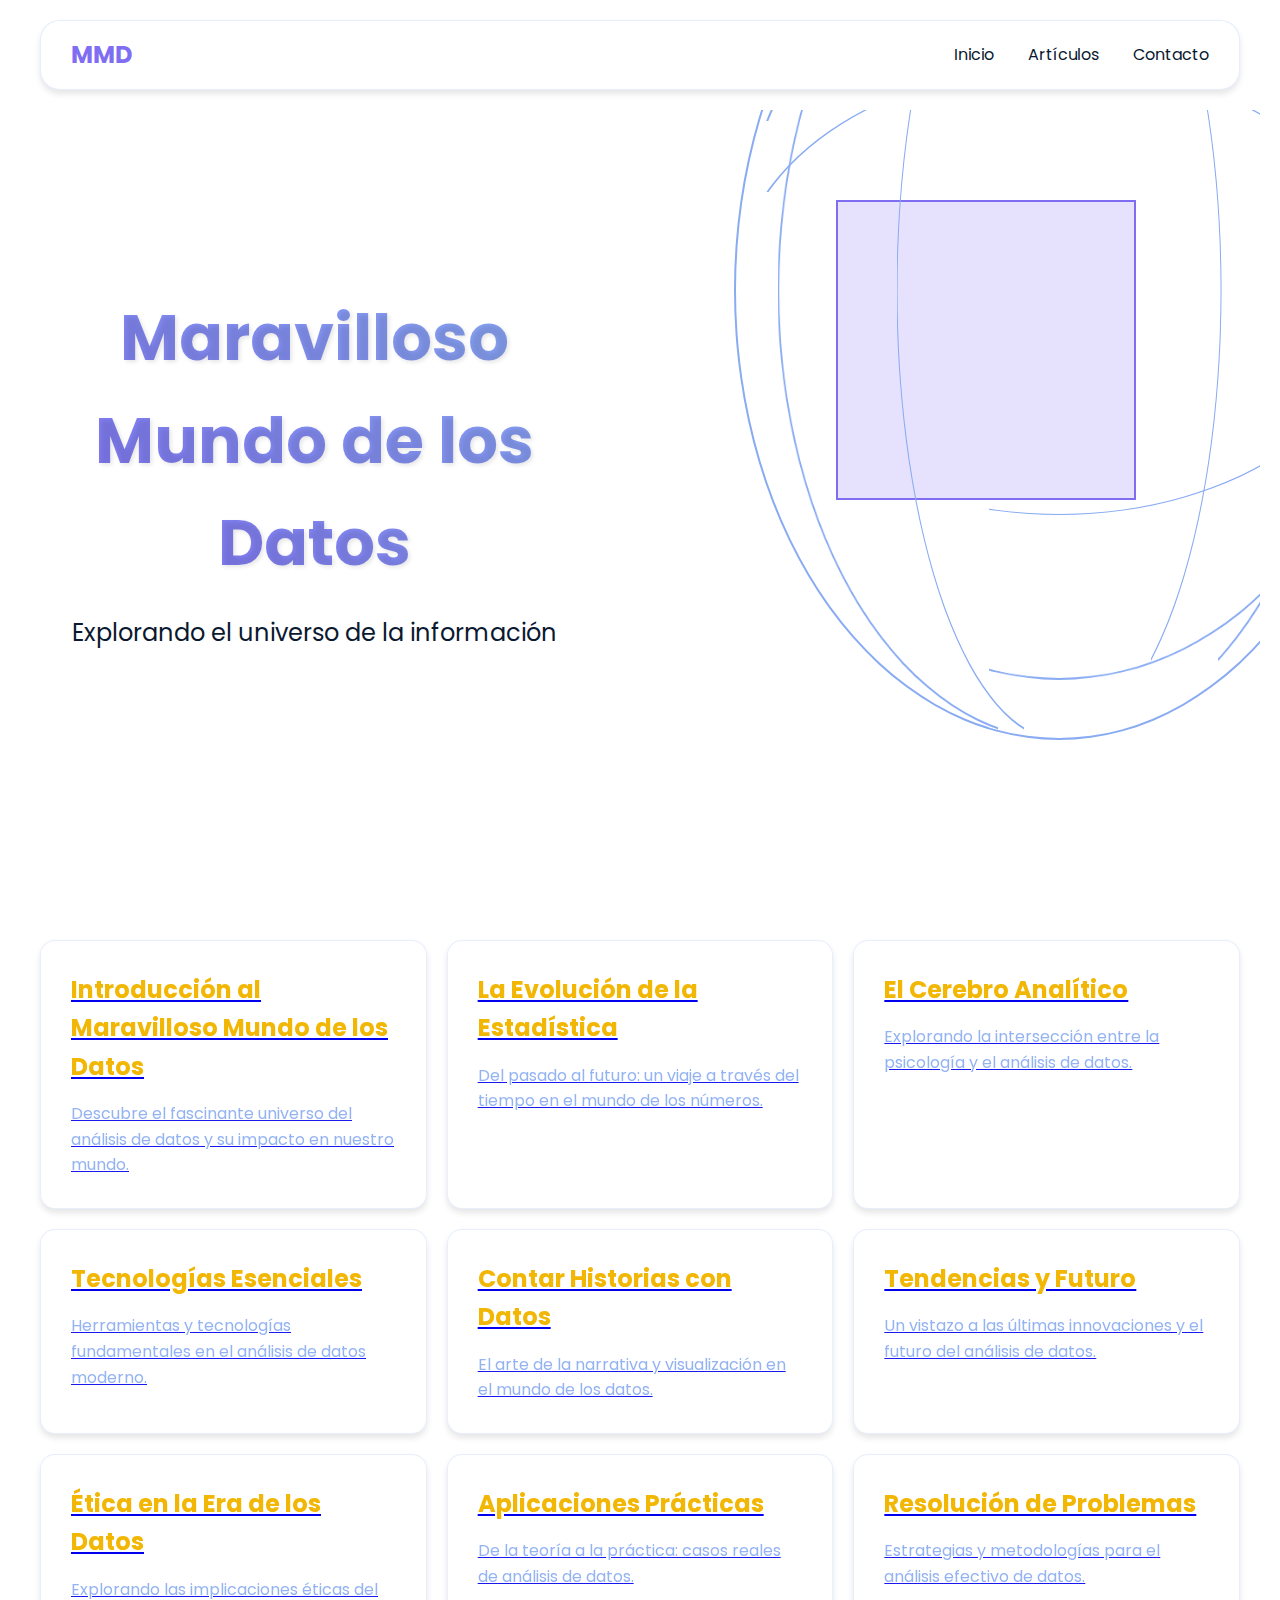
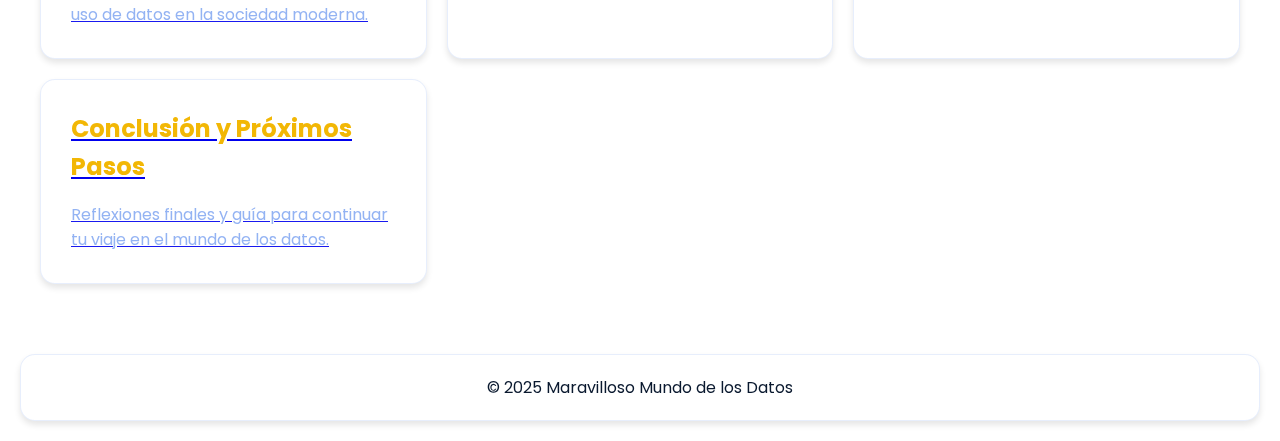
==== index.html @ 73046e7d "Inicializando repo" ====
<!DOCTYPE html>
<html lang="es">
<head>
    <meta charset="UTF-8">
    <meta name="viewport" content="width=device-width, initial-scale=1.0">
    <title>Maravilloso Mundo de los Datos</title>
    <link rel="stylesheet" href="styles/main.css">
    <link rel="preconnect" href="https://fonts.googleapis.com">
    <link rel="preconnect" href="https://fonts.gstatic.com" crossorigin>
    <link href="https://fonts.googleapis.com/css2?family=Poppins:wght@300;400;500;600;700&display=swap" rel="stylesheet">
</head>
<body>
    <div class="glass-container">
        <header class="header">
            <nav class="nav-container">
                <div class="logo">MMD</div>
                <div class="nav-links">
                    <a href="#inicio">Inicio</a>
                    <a href="#articulos">Artículos</a>
                    <a href="#contacto">Contacto</a>
                </div>
            </nav>
        </header>

        <main>
            <section id="hero" class="hero-section">
                <div class="hero-content">
                    <h1>Maravilloso Mundo de los Datos</h1>
                    <p class="subtitle">Explorando el universo de la información</p>
                </div>
                
                <!-- Elemento 3D Cubo -->
                <div class="hero-3d-element cube">
                    <div class="cube-face"></div>
                    <div class="cube-face"></div>
                    <div class="cube-face"></div>
                    <div class="cube-face"></div>
                    <div class="cube-face"></div>
                    <div class="cube-face"></div>
                </div>

                <!-- Elemento 3D Esfera -->
                <div class="hero-3d-element sphere">
                    <div class="sphere">
                        <div class="sphere-ring"></div>
                        <div class="sphere-ring"></div>
                        <div class="sphere-ring"></div>
                        <div class="sphere-ring"></div>
                        <div class="sphere-ring"></div>
                        <div class="sphere-ring"></div>
                    </div>
                </div>
            </section>

            <section id="articulos" class="bento-grid">
                <a href="articulos/introduccion.html" class="bento-item glass-effect" data-article="introduccion">
                    <h2>Introducción al Maravilloso Mundo de los Datos</h2>
                    <p>Descubre el fascinante universo del análisis de datos y su impacto en nuestro mundo.</p>
                </a>

                <a href="articulos/evolucion.html" class="bento-item glass-effect" data-article="evolucion">
                    <h2>La Evolución de la Estadística</h2>
                    <p>Del pasado al futuro: un viaje a través del tiempo en el mundo de los números.</p>
                </a>

                <a href="articulos/cerebro.html" class="bento-item glass-effect" data-article="cerebro">
                    <h2>El Cerebro Analítico</h2>
                    <p>Explorando la intersección entre la psicología y el análisis de datos.</p>
                </a>

                <a href="articulos/tecnologias.html" class="bento-item glass-effect" data-article="tecnologias">
                    <h2>Tecnologías Esenciales</h2>
                    <p>Herramientas y tecnologías fundamentales en el análisis de datos moderno.</p>
                </a>

                <a href="articulos/historias.html" class="bento-item glass-effect" data-article="historias">
                    <h2>Contar Historias con Datos</h2>
                    <p>El arte de la narrativa y visualización en el mundo de los datos.</p>
                </a>

                <a href="articulos/tendencias.html" class="bento-item glass-effect" data-article="tendencias">
                    <h2>Tendencias y Futuro</h2>
                    <p>Un vistazo a las últimas innovaciones y el futuro del análisis de datos.</p>
                </a>

                <a href="articulos/etica.html" class="bento-item glass-effect" data-article="etica">
                    <h2>Ética en la Era de los Datos</h2>
                    <p>Explorando las implicaciones éticas del uso de datos en la sociedad moderna.</p>
                </a>

                <a href="articulos/aplicaciones.html" class="bento-item glass-effect" data-article="aplicaciones">
                    <h2>Aplicaciones Prácticas</h2>
                    <p>De la teoría a la práctica: casos reales de análisis de datos.</p>
                </a>

                <a href="articulos/resolucion.html" class="bento-item glass-effect" data-article="resolucion">
                    <h2>Resolución de Problemas</h2>
                    <p>Estrategias y metodologías para el análisis efectivo de datos.</p>
                </a>

                <a href="articulos/conclusion.html" class="bento-item glass-effect" data-article="conclusion">
                    <h2>Conclusión y Próximos Pasos</h2>
                    <p>Reflexiones finales y guía para continuar tu viaje en el mundo de los datos.</p>
                </a>
            </section>
        </main>

        <footer class="footer glass-effect">
            <p>&copy; 2025 Maravilloso Mundo de los Datos</p>
        </footer>
    </div>

    <script src="js/main.js"></script>
</body>
</html>
---- styles/main.css ----
:root {
    --primary-color: #7F6DF2;
    --secondary-color: #88ABF2;
    --accent-color: #F2E205;
    --accent-color-2: #F2B705;
    --accent-color-3: #F29F05;
    --background-color: #ffffff;
    --text-color: #2c3e50;
    --glass-background: #ffffff;
    --glass-border: rgba(136, 171, 242, 0.2);
}

* {
    margin: 0;
    padding: 0;
    box-sizing: border-box;
}

body {
    font-family: 'Poppins', sans-serif;
    background: #ffffff;
    color: var(--text-color);
    line-height: 1.6;
    overflow-x: hidden;
}

/* Glassmorphism Effects */
.glass-effect {
    background: var(--glass-background);
    backdrop-filter: blur(10px);
    border: 1px solid var(--glass-border);
    border-radius: 15px;
    box-shadow: 0 4px 6px rgba(0, 0, 0, 0.1);
}

.glass-container {
    min-height: 100vh;
    padding: 20px;
    background: #ffffff;
}

/* Header and Navigation */
.header {
    position: fixed;
    top: 0;
    left: 0;
    right: 0;
    z-index: 1000;
    padding: 20px;
    background: #ffffff;
}

.nav-container {
    max-width: 1200px;
    margin: 0 auto;
    display: flex;
    justify-content: space-between;
    align-items: center;
    padding: 15px 30px;
    background: #ffffff;
    border-radius: 20px;
    border: 1px solid var(--glass-border);
    box-shadow: 0 4px 6px rgba(0, 0, 0, 0.1);
}

.logo {
    font-size: 24px;
    font-weight: 700;
    color: var(--primary-color);
}

.nav-links a {
    color: var(--text-color);
    text-decoration: none;
    margin-left: 30px;
    transition: color 0.3s ease;
}

.nav-links a:hover {
    color: var(--primary-color);
}

/* Hero Section */
.hero-section {
    background: #ffffff;
    height: 100vh;
    display: flex;
    align-items: center;
    justify-content: center;
    text-align: center;
    position: relative;
    overflow: hidden;
}

.hero-content {
    z-index: 1;
    padding: 20px;
}

.hero-content h1 {
    font-size: 4rem;
    margin-bottom: 20px;
    background: linear-gradient(45deg, var(--primary-color), var(--secondary-color));
    -webkit-background-clip: text;
    -webkit-text-fill-color: transparent;
    text-shadow: 2px 2px 4px rgba(0, 0, 0, 0.1);
}

.subtitle {
    font-size: 1.5rem;
    color: var(--text-color);
}

/* 3D Elements */
.hero-3d-element {
    position: absolute;
    width: 300px;
    height: 300px;
    transform-style: preserve-3d;
    animation: float 6s ease-in-out infinite;
    pointer-events: none;
}

.hero-3d-element.cube {
    right: 10%;
    top: 20%;
}

.hero-3d-element.sphere {
    left: 10%;
    bottom: 20%;
}

.cube-face {
    position: absolute;
    width: 100%;
    height: 100%;
    background: rgba(127, 109, 242, 0.1);
    border: 2px solid var(--primary-color);
    transform-style: preserve-3d;
    backface-visibility: visible;
    transition: all 0.3s ease;
}

.cube-face:nth-child(1) { transform: translateZ(150px); }
.cube-face:nth-child(2) { transform: rotateY(180deg) translateZ(150px); }
.cube-face:nth-child(3) { transform: rotateY(90deg) translateZ(150px); }
.cube-face:nth-child(4) { transform: rotateY(-90deg) translateZ(150px); }
.cube-face:nth-child(5) { transform: rotateX(90deg) translateZ(150px); }
.cube-face:nth-child(6) { transform: rotateX(-90deg) translateZ(150px); }

.sphere {
    position: relative;
    width: 100%;
    height: 100%;
    transform-style: preserve-3d;
    animation: rotateSphere 20s linear infinite;
}

.sphere-ring {
    position: absolute;
    width: 100%;
    height: 100%;
    border: 2px solid var(--secondary-color);
    border-radius: 50%;
    transform-style: preserve-3d;
}

.sphere-ring:nth-child(1) { transform: rotateY(0deg); }
.sphere-ring:nth-child(2) { transform: rotateY(30deg); }
.sphere-ring:nth-child(3) { transform: rotateY(60deg); }
.sphere-ring:nth-child(4) { transform: rotateY(90deg); }
.sphere-ring:nth-child(5) { transform: rotateX(60deg); }
.sphere-ring:nth-child(6) { transform: rotateX(30deg); }

/* 3D Card Effect */
.bento-item {
    transform-style: preserve-3d;
    perspective: 1000px;
    transition: transform 0.6s ease;
}

.bento-item:hover {
    transform: translateY(-10px) rotateX(5deg) rotateY(5deg);
}

.bento-item::before {
    content: '';
    position: absolute;
    inset: 0;
    border-radius: 15px;
    background: linear-gradient(45deg, var(--primary-color), var(--secondary-color));
    opacity: 0;
    transform: translateZ(-1px);
    transition: opacity 0.3s ease;
}

.bento-item:hover::before {
    opacity: 0.1;
}

/* Bento Grid Layout */
.bento-grid {
    display: grid;
    grid-template-columns: repeat(auto-fit, minmax(300px, 1fr));
    gap: 20px;
    padding: 20px;
    max-width: 1400px;
    margin: 0 auto;
}

.bento-item {
    background: #ffffff;
    border: 1px solid var(--glass-border);
    border-radius: 15px;
    padding: 30px;
    cursor: pointer;
    transform: translateY(0);
    transition: all 0.3s cubic-bezier(0.4, 0, 0.2, 1);
    box-shadow: 0 4px 6px rgba(0, 0, 0, 0.1);
}

.bento-item:hover {
    transform: translateY(-10px);
    box-shadow: 0 10px 20px rgba(0, 0, 0, 0.15);
}

.bento-item h2 {
    font-size: 1.5rem;
    margin-bottom: 15px;
    color: var(--accent-color-2);
    transition: color 0.3s ease;
}

.bento-item:hover h2 {
    color: var(--accent-color-3);
}

.bento-item p {
    font-size: 1rem;
    opacity: 0.9;
    color: var(--secondary-color);
}

/* Footer */
.footer {
    text-align: center;
    padding: 20px;
    margin-top: 50px;
}

/* Responsive Design */
@media (max-width: 1200px) {
    .bento-grid {
        padding: 20px;
        grid-template-columns: repeat(auto-fit, minmax(280px, 1fr));
        gap: 15px;
    }
}

@media (max-width: 992px) {
    .hero-content h1 {
        font-size: 3rem;
    }

    .subtitle {
        font-size: 1.3rem;
    }

    .nav-container {
        padding: 12px 20px;
    }
}

@media (max-width: 768px) {
    .nav-container {
        flex-direction: column;
        gap: 15px;
    }

    .nav-links {
        display: flex;
        flex-direction: column;
        align-items: center;
        gap: 10px;
    }

    .nav-links a {
        margin: 5px 0;
    }

    .hero-content h1 {
        font-size: 2.5rem;
        padding: 0 20px;
    }

    .subtitle {
        font-size: 1.1rem;
        padding: 0 20px;
    }

    .bento-grid {
        grid-template-columns: 1fr;
        padding: 15px;
    }

    .bento-item {
        padding: 20px;
    }
}

@media (max-width: 480px) {
    .hero-content h1 {
        font-size: 2rem;
    }

    .subtitle {
        font-size: 1rem;
    }

    .bento-item h2 {
        font-size: 1.3rem;
    }

    .bento-item p {
        font-size: 0.9rem;
    }

    .glass-container {
        padding: 10px;
    }

    .header {
        padding: 10px;
    }
}

/* Ajustes para pantallas muy pequeñas */
@media (max-width: 320px) {
    .hero-content h1 {
        font-size: 1.8rem;
    }

    .bento-item {
        padding: 15px;
    }

    .nav-container {
        padding: 10px;
    }
}

/* Ajustes para pantallas grandes */
@media (min-width: 1400px) {
    .bento-grid {
        grid-template-columns: repeat(auto-fit, minmax(350px, 1fr));
        max-width: 1600px;
    }

    .hero-content h1 {
        font-size: 4.5rem;
    }

    .subtitle {
        font-size: 1.8rem;
    }
}

/* Animations */
@keyframes float {
    0%, 100% {
        transform: translateY(0) rotateX(45deg) rotateY(45deg);
    }
    50% {
        transform: translateY(-20px) rotateX(45deg) rotateY(45deg);
    }
}

@keyframes rotateSphere {
    0% {
        transform: rotateY(0deg) rotateX(0deg);
    }
    100% {
        transform: rotateY(360deg) rotateX(360deg);
    }
}

.parallax-wrapper {
    transform-style: preserve-3d;
    perspective: 1000px;
}

.parallax-element {
    transform: translateZ(50px);
    pointer-events: none;
}

/* Dynamic color scheme based on time of day */
@media (prefers-color-scheme: dark) {
    :root {
        --background-color: #ffffff;
        --text-color: #2c3e50;
    }
}

@media (prefers-color-scheme: light) {
    :root {
        --background-color: #ffffff;
        --text-color: #2c3e50;
    }
}
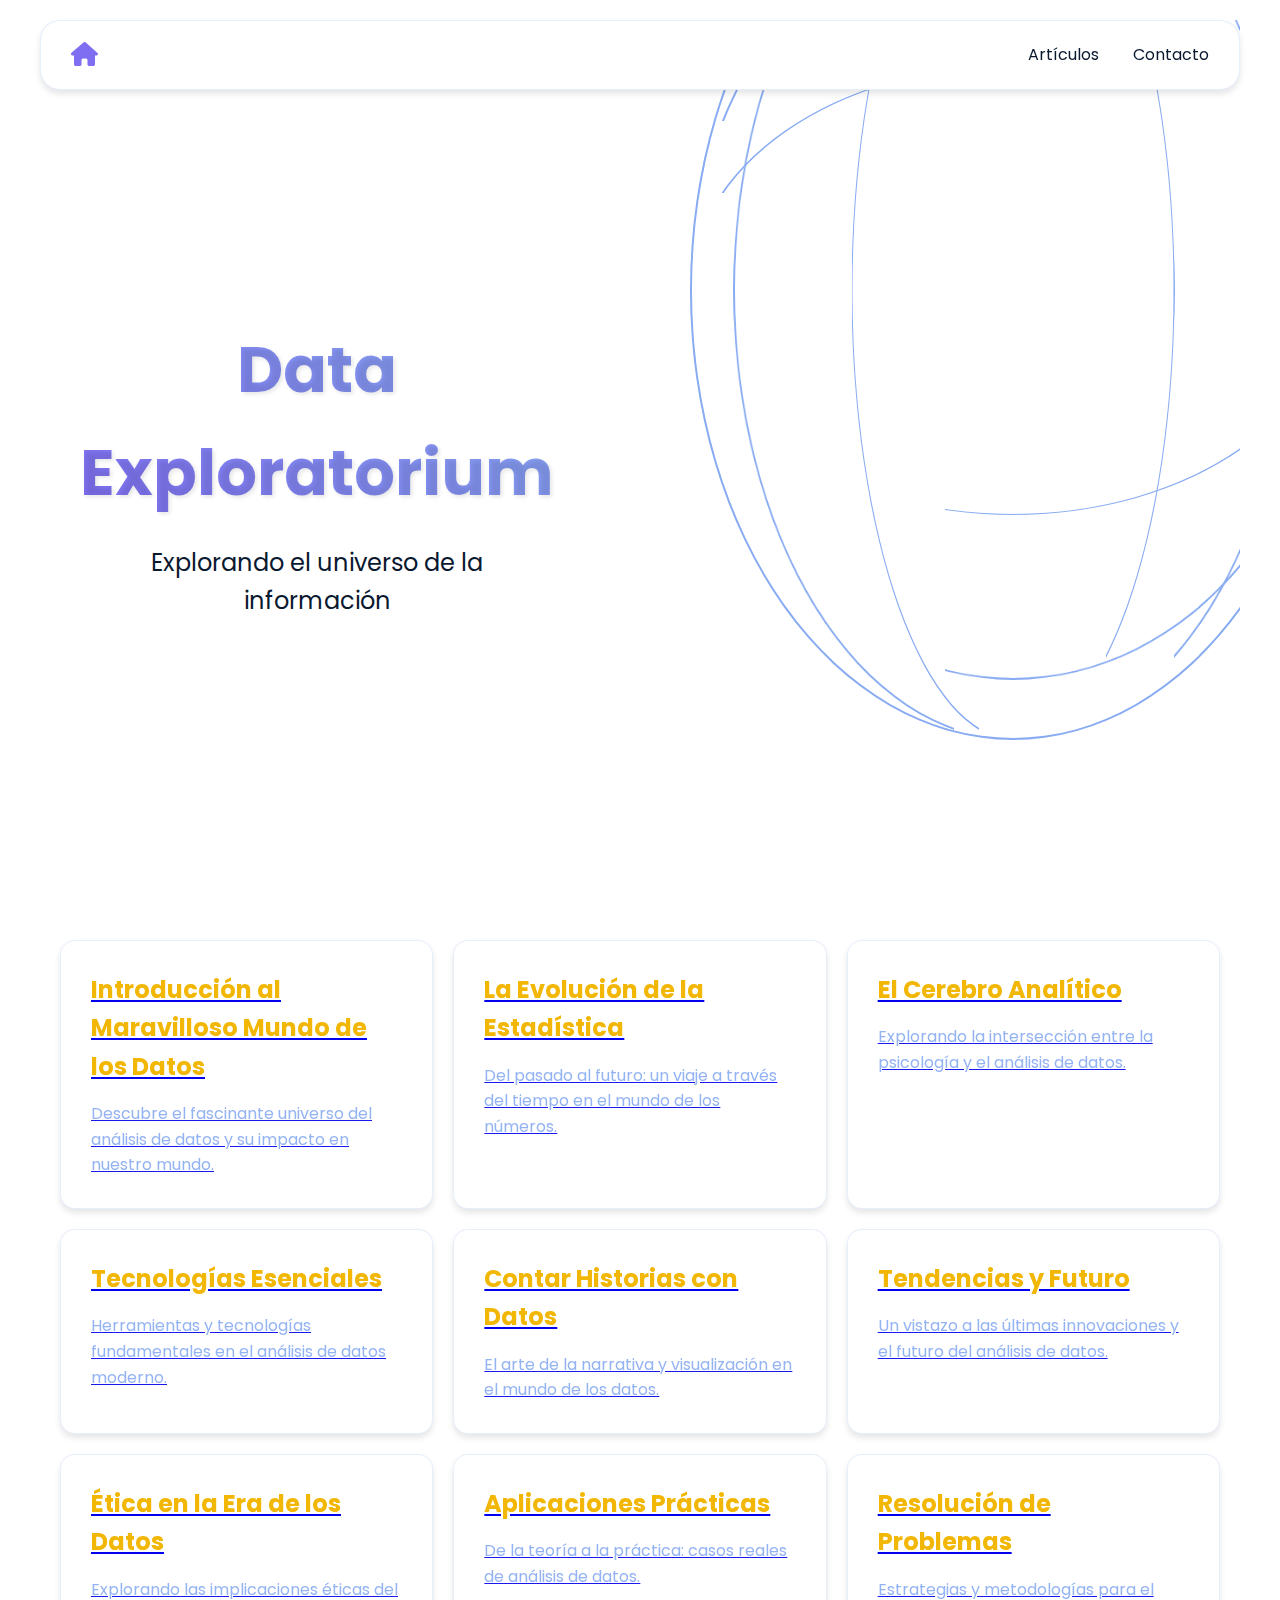
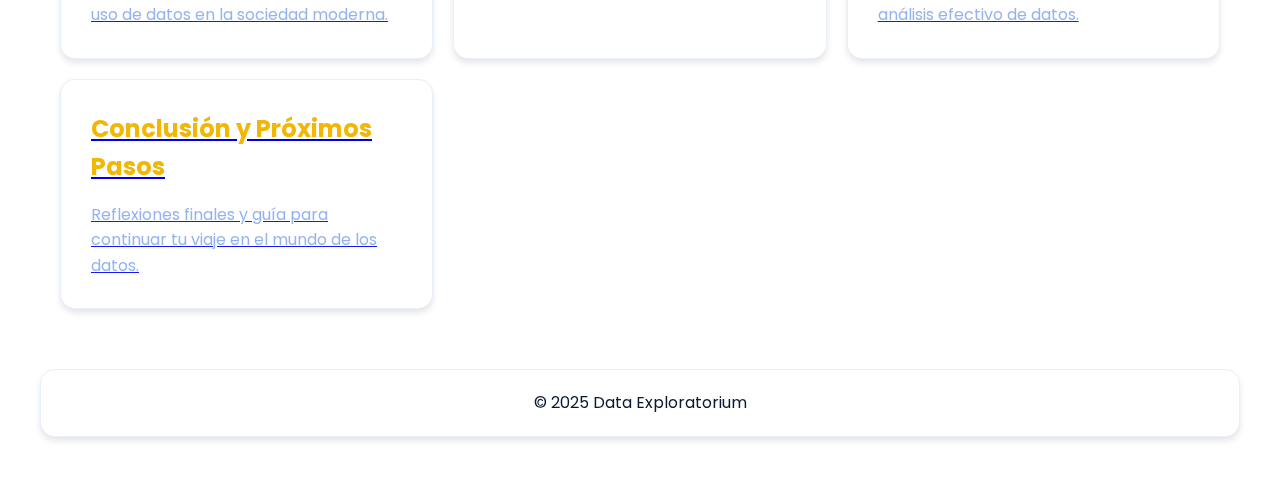
==== commit fdb620fd: "Initial commit: Blog MMD" ====
--- a/index.html
+++ b/index.html
@@ -3,19 +3,23 @@
 <head>
     <meta charset="UTF-8">
     <meta name="viewport" content="width=device-width, initial-scale=1.0">
-    <title>Maravilloso Mundo de los Datos</title>
+    <title>Data Exploratorium</title>
     <link rel="stylesheet" href="styles/main.css">
     <link rel="preconnect" href="https://fonts.googleapis.com">
     <link rel="preconnect" href="https://fonts.gstatic.com" crossorigin>
     <link href="https://fonts.googleapis.com/css2?family=Poppins:wght@300;400;500;600;700&display=swap" rel="stylesheet">
+    <link rel="stylesheet" href="https://cdnjs.cloudflare.com/ajax/libs/font-awesome/6.5.1/css/all.min.css">
 </head>
 <body>
     <div class="glass-container">
         <header class="header">
             <nav class="nav-container">
-                <div class="logo">MMD</div>
+                <div class="logo">
+                    <a href="#inicio" aria-label="Inicio">
+                        <i class="fas fa-home"></i>
+                    </a>
+                </div>
                 <div class="nav-links">
-                    <a href="#inicio">Inicio</a>
                     <a href="#articulos">Artículos</a>
                     <a href="#contacto">Contacto</a>
                 </div>
@@ -25,20 +29,10 @@
         <main>
             <section id="hero" class="hero-section">
                 <div class="hero-content">
-                    <h1>Maravilloso Mundo de los Datos</h1>
+                    <h1>Data Exploratorium</h1>
                     <p class="subtitle">Explorando el universo de la información</p>
                 </div>
                 
-                <!-- Elemento 3D Cubo -->
-                <div class="hero-3d-element cube">
-                    <div class="cube-face"></div>
-                    <div class="cube-face"></div>
-                    <div class="cube-face"></div>
-                    <div class="cube-face"></div>
-                    <div class="cube-face"></div>
-                    <div class="cube-face"></div>
-                </div>
-
                 <!-- Elemento 3D Esfera -->
                 <div class="hero-3d-element sphere">
                     <div class="sphere">
@@ -106,7 +100,7 @@
         </main>
 
         <footer class="footer glass-effect">
-            <p>&copy; 2025 Maravilloso Mundo de los Datos</p>
+            <p>&copy; 2025 Data Exploratorium</p>
         </footer>
     </div>
 
--- a/styles/main.css
+++ b/styles/main.css
@@ -37,17 +37,20 @@
     min-height: 100vh;
     padding: 20px;
     background: #ffffff;
+    max-width: 1400px;
+    margin: 0 auto;
 }
 
 /* Header and Navigation */
 .header {
     position: fixed;
     top: 0;
-    left: 0;
-    right: 0;
+    left: 50%;
+    transform: translateX(-50%);
     z-index: 1000;
     padding: 20px;
-    background: #ffffff;
+    width: 100%;
+    max-width: 1400px;
 }
 
 .nav-container {
@@ -65,8 +68,20 @@
 
 .logo {
     font-size: 24px;
-    font-weight: 700;
+}
+
+.logo a {
     color: var(--primary-color);
+    text-decoration: none;
+    transition: color 0.3s ease;
+}
+
+.logo a:hover {
+    color: var(--secondary-color);
+}
+
+.logo i {
+    font-size: 24px;
 }
 
 .nav-links a {
@@ -82,7 +97,9 @@
 
 /* Hero Section */
 .hero-section {
-    background: #ffffff;
+    max-width: 1200px;
+    margin: 0 auto;
+    padding: 0 20px;
     height: 100vh;
     display: flex;
     align-items: center;
@@ -121,33 +138,10 @@
     pointer-events: none;
 }
 
-.hero-3d-element.cube {
-    right: 10%;
-    top: 20%;
-}
-
 .hero-3d-element.sphere {
     left: 10%;
     bottom: 20%;
 }
-
-.cube-face {
-    position: absolute;
-    width: 100%;
-    height: 100%;
-    background: rgba(127, 109, 242, 0.1);
-    border: 2px solid var(--primary-color);
-    transform-style: preserve-3d;
-    backface-visibility: visible;
-    transition: all 0.3s ease;
-}
-
-.cube-face:nth-child(1) { transform: translateZ(150px); }
-.cube-face:nth-child(2) { transform: rotateY(180deg) translateZ(150px); }
-.cube-face:nth-child(3) { transform: rotateY(90deg) translateZ(150px); }
-.cube-face:nth-child(4) { transform: rotateY(-90deg) translateZ(150px); }
-.cube-face:nth-child(5) { transform: rotateX(90deg) translateZ(150px); }
-.cube-face:nth-child(6) { transform: rotateX(-90deg) translateZ(150px); }
 
 .sphere {
     position: relative;
@@ -205,7 +199,7 @@
     grid-template-columns: repeat(auto-fit, minmax(300px, 1fr));
     gap: 20px;
     padding: 20px;
-    max-width: 1400px;
+    max-width: 1200px;
     margin: 0 auto;
 }
 
@@ -244,9 +238,10 @@
 
 /* Footer */
 .footer {
+    max-width: 1200px;
+    margin: 40px auto;
     text-align: center;
     padding: 20px;
-    margin-top: 50px;
 }
 
 /* Responsive Design */
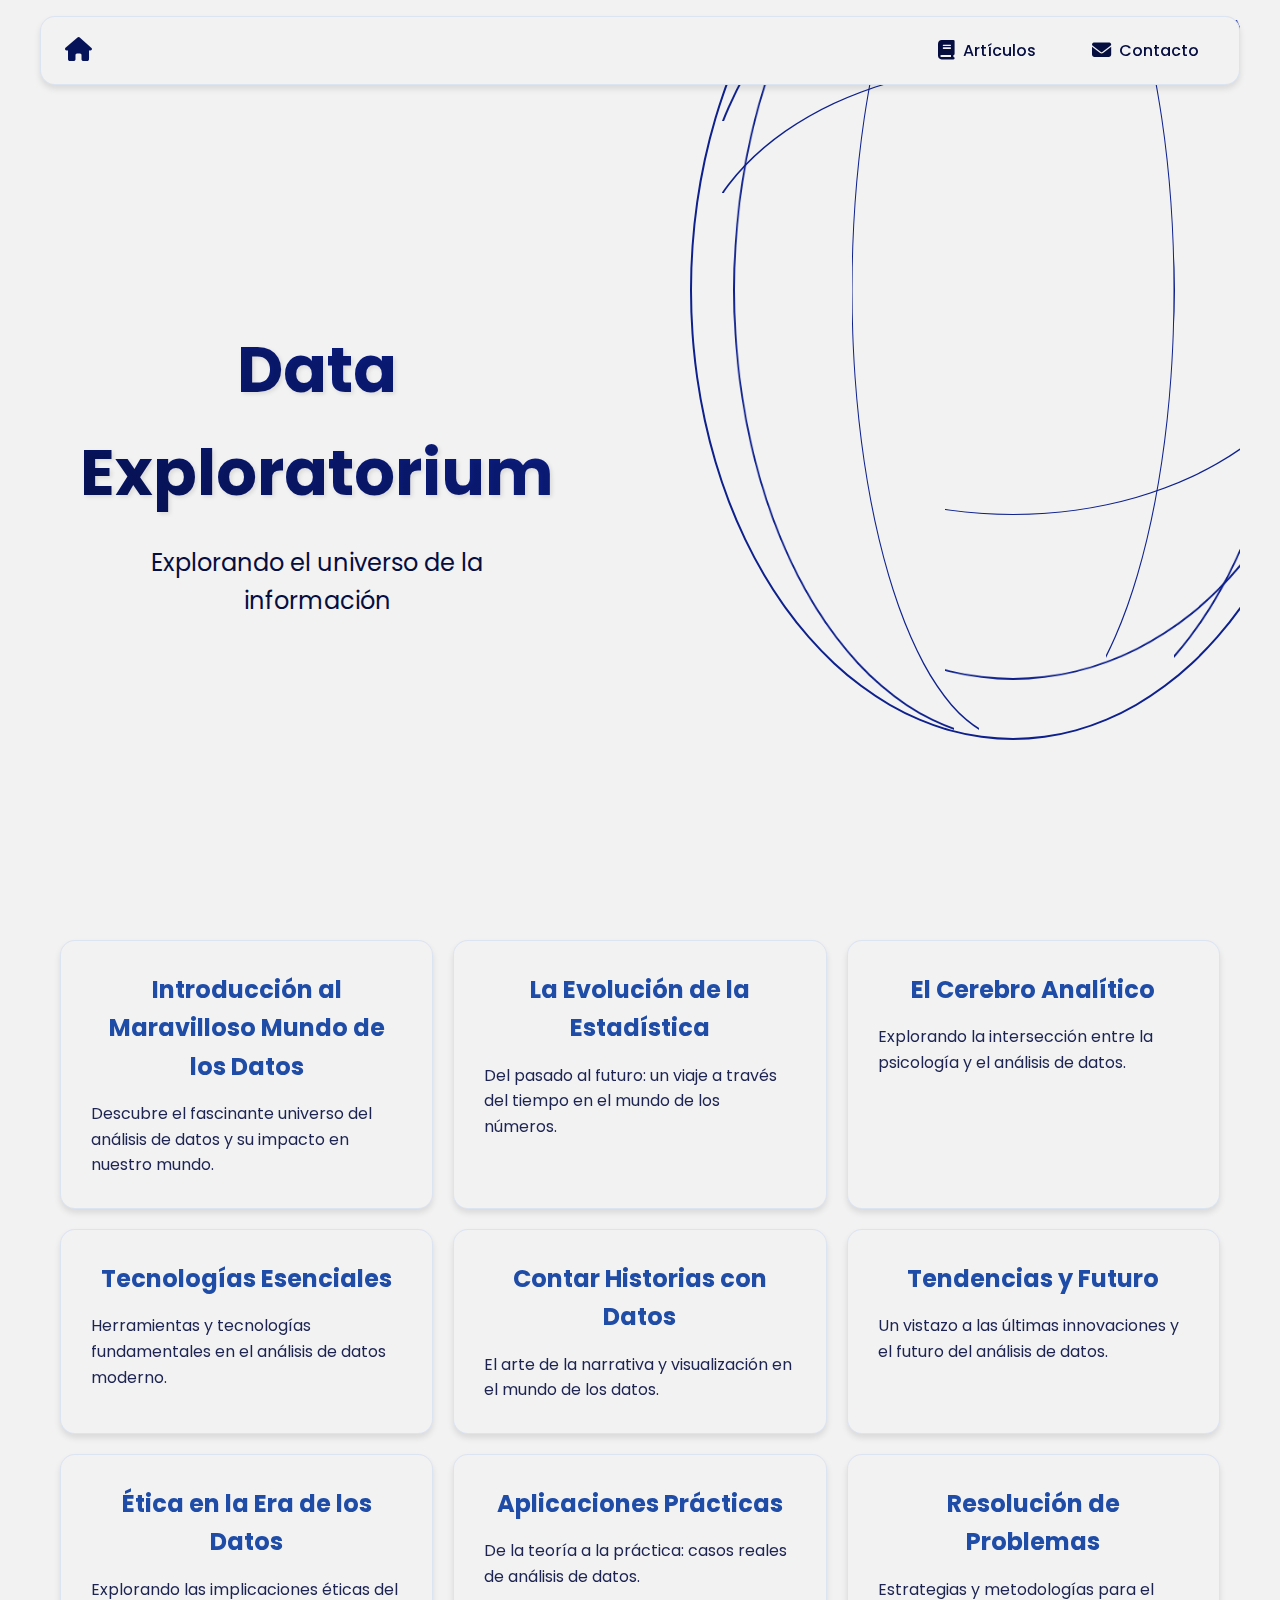
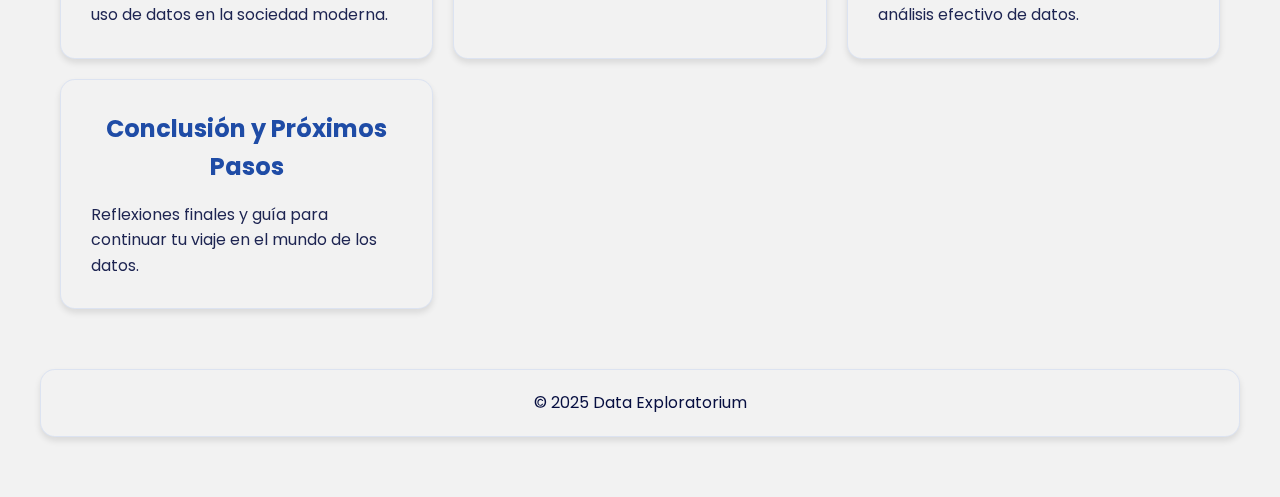
==== commit dbc14bb3: "Diseño responsivo" ====
--- a/index.html
+++ b/index.html
@@ -19,9 +19,12 @@
                         <i class="fas fa-home"></i>
                     </a>
                 </div>
+                <button class="menu-toggle" aria-label="Abrir menú">
+                    <i class="fas fa-bars"></i>
+                </button>
                 <div class="nav-links">
-                    <a href="#articulos">Artículos</a>
-                    <a href="#contacto">Contacto</a>
+                    <a href="#articulos"><i class="fas fa-book"></i>Artículos</a>
+                    <a href="#contacto"><i class="fas fa-envelope"></i>Contacto</a>
                 </div>
             </nav>
         </header>
--- a/styles/main.css
+++ b/styles/main.css
@@ -1,12 +1,12 @@
 :root {
-    --primary-color: #7F6DF2;
-    --secondary-color: #88ABF2;
-    --accent-color: #F2E205;
-    --accent-color-2: #F2B705;
-    --accent-color-3: #F29F05;
-    --background-color: #ffffff;
-    --text-color: #2c3e50;
-    --glass-background: #ffffff;
+    --primary-color: #071359;
+    --secondary-color: #0D208C;
+    --accent-color: #060E40;
+    --accent-color-2: #1F4CA6;
+    --accent-color-3: #071359;
+    --background-color: #F2F2F2;
+    --text-color: #060E40;
+    --glass-background: #F2F2F2;
     --glass-border: rgba(136, 171, 242, 0.2);
 }
 
@@ -18,7 +18,7 @@
 
 body {
     font-family: 'Poppins', sans-serif;
-    background: #ffffff;
+    background: #F2F2F2;
     color: var(--text-color);
     line-height: 1.6;
     overflow-x: hidden;
@@ -36,63 +36,159 @@
 .glass-container {
     min-height: 100vh;
     padding: 20px;
-    background: #ffffff;
+    background: #F2F2F2;
     max-width: 1400px;
     margin: 0 auto;
 }
 
-/* Header and Navigation */
+/* Navigation Styles */
 .header {
     position: fixed;
     top: 0;
-    left: 50%;
-    transform: translateX(-50%);
+    left: 0;
+    right: 0;
     z-index: 1000;
-    padding: 20px;
-    width: 100%;
-    max-width: 1400px;
+    padding: 1rem;
+    transition: transform 0.3s ease, opacity 0.3s ease;
+}
+
+.header.nav-hidden {
+    transform: translateY(-100%);
+    opacity: 0;
+}
+
+.header.nav-visible {
+    transform: translateY(0);
+    opacity: 1;
 }
 
 .nav-container {
-    max-width: 1200px;
-    margin: 0 auto;
     display: flex;
     justify-content: space-between;
     align-items: center;
-    padding: 15px 30px;
-    background: #ffffff;
-    border-radius: 20px;
+    padding: 0.8rem 1.5rem;
+    background: var(--glass-background);
+    border-radius: 15px;
     border: 1px solid var(--glass-border);
     box-shadow: 0 4px 6px rgba(0, 0, 0, 0.1);
-}
-
-.logo {
-    font-size: 24px;
+    backdrop-filter: blur(10px);
+    -webkit-backdrop-filter: blur(10px);
+    max-width: 1200px;
+    margin: 0 auto;
 }
 
 .logo a {
+    font-size: 1.5rem;
     color: var(--primary-color);
     text-decoration: none;
+    transition: all 0.3s ease;
+}
+
+.logo a:hover {
+    color: var(--accent-color-2);
+    transform: scale(1.1);
+}
+
+.menu-toggle {
+    display: none;
+    background: none;
+    border: none;
+    color: var(--text-color);
+    font-size: 1.5rem;
+    cursor: pointer;
+    padding: 0.5rem;
     transition: color 0.3s ease;
 }
 
-.logo a:hover {
-    color: var(--secondary-color);
-}
-
-.logo i {
-    font-size: 24px;
+.menu-toggle:hover {
+    color: var(--accent-color-2);
+}
+
+.nav-links {
+    display: flex;
+    gap: 1.5rem;
+    align-items: center;
 }
 
 .nav-links a {
+    display: flex;
+    align-items: center;
+    gap: 0.5rem;
     color: var(--text-color);
     text-decoration: none;
-    margin-left: 30px;
-    transition: color 0.3s ease;
+    font-weight: 500;
+    padding: 0.5rem 1rem;
+    border-radius: 8px;
+    transition: all 0.3s ease;
+}
+
+.nav-links a i {
+    font-size: 1.2rem;
 }
 
 .nav-links a:hover {
-    color: var(--primary-color);
+    color: var(--accent-color-2);
+    background: rgba(31, 76, 166, 0.1);
+    transform: translateY(-2px);
+}
+
+/* Mobile Navigation */
+@media screen and (max-width: 768px) {
+    .nav-container {
+        padding: 0.8rem;
+    }
+
+    .menu-toggle {
+        display: block;
+    }
+
+    .nav-links {
+        position: fixed;
+        top: 0;
+        left: 0;
+        right: 0;
+        bottom: 0;
+        background: var(--glass-background);
+        backdrop-filter: blur(10px);
+        -webkit-backdrop-filter: blur(10px);
+        flex-direction: column;
+        justify-content: center;
+        padding: 2rem;
+        gap: 2rem;
+        transform: translateX(100%);
+        transition: transform 0.3s ease;
+        z-index: 900;
+    }
+
+    .nav-links.active {
+        transform: translateX(0);
+    }
+
+    .nav-links a {
+        font-size: 1.2rem;
+        padding: 1rem;
+        width: 100%;
+        justify-content: center;
+    }
+
+    .nav-links a i {
+        font-size: 1.4rem;
+    }
+}
+
+/* Ajuste para dispositivos muy pequeños */
+@media screen and (max-width: 380px) {
+    .nav-container {
+        padding: 0.6rem;
+    }
+
+    .logo a {
+        font-size: 1.3rem;
+    }
+
+    .menu-toggle {
+        font-size: 1.3rem;
+    }
 }
 
 /* Hero Section */
@@ -193,7 +289,7 @@
     opacity: 0.1;
 }
 
-/* Bento Grid Layout */
+/* Bento Grid y Tarjetas */
 .bento-grid {
     display: grid;
     grid-template-columns: repeat(auto-fit, minmax(300px, 1fr));
@@ -204,7 +300,7 @@
 }
 
 .bento-item {
-    background: #ffffff;
+    background: var(--glass-background);
     border: 1px solid var(--glass-border);
     border-radius: 15px;
     padding: 30px;
@@ -219,8 +315,13 @@
     box-shadow: 0 10px 20px rgba(0, 0, 0, 0.15);
 }
 
+.bento-item a {
+    text-decoration: none;
+    color: var(--text-color);
+}
+
 .bento-item h2 {
-    font-size: 1.5rem;
+    text-align: center;
     margin-bottom: 15px;
     color: var(--accent-color-2);
     transition: color 0.3s ease;
@@ -230,10 +331,45 @@
     color: var(--accent-color-3);
 }
 
+.bento-item h3 {
+    text-align: center;
+    margin-bottom: 10px;
+}
+
 .bento-item p {
     font-size: 1rem;
     opacity: 0.9;
-    color: var(--secondary-color);
+    color: var(--text-color);
+    line-height: 1.6;
+}
+
+/* Remove all link decorations from cards */
+.bento-grid a,
+.bento-item a,
+.card a,
+.article-card a {
+    text-decoration: none !important;
+    color: var(--text-color);
+}
+
+.bento-grid a:hover,
+.bento-item a:hover,
+.card a:hover,
+.article-card a:hover {
+    text-decoration: none !important;
+}
+
+/* Ajuste para dispositivos móviles */
+@media screen and (max-width: 768px) {
+    .bento-grid {
+        grid-template-columns: 1fr;
+        padding: 1rem;
+        gap: 1.5rem;
+    }
+
+    .bento-item {
+        padding: 1.5rem;
+    }
 }
 
 /* Footer */
@@ -393,14 +529,14 @@
 /* Dynamic color scheme based on time of day */
 @media (prefers-color-scheme: dark) {
     :root {
-        --background-color: #ffffff;
-        --text-color: #2c3e50;
+        --background-color: #F2F2F2;
+        --text-color: #060E40;
     }
 }
 
 @media (prefers-color-scheme: light) {
     :root {
-        --background-color: #ffffff;
-        --text-color: #2c3e50;
-    }
-}
+        --background-color: #F2F2F2;
+        --text-color: #060E40;
+    }
+}
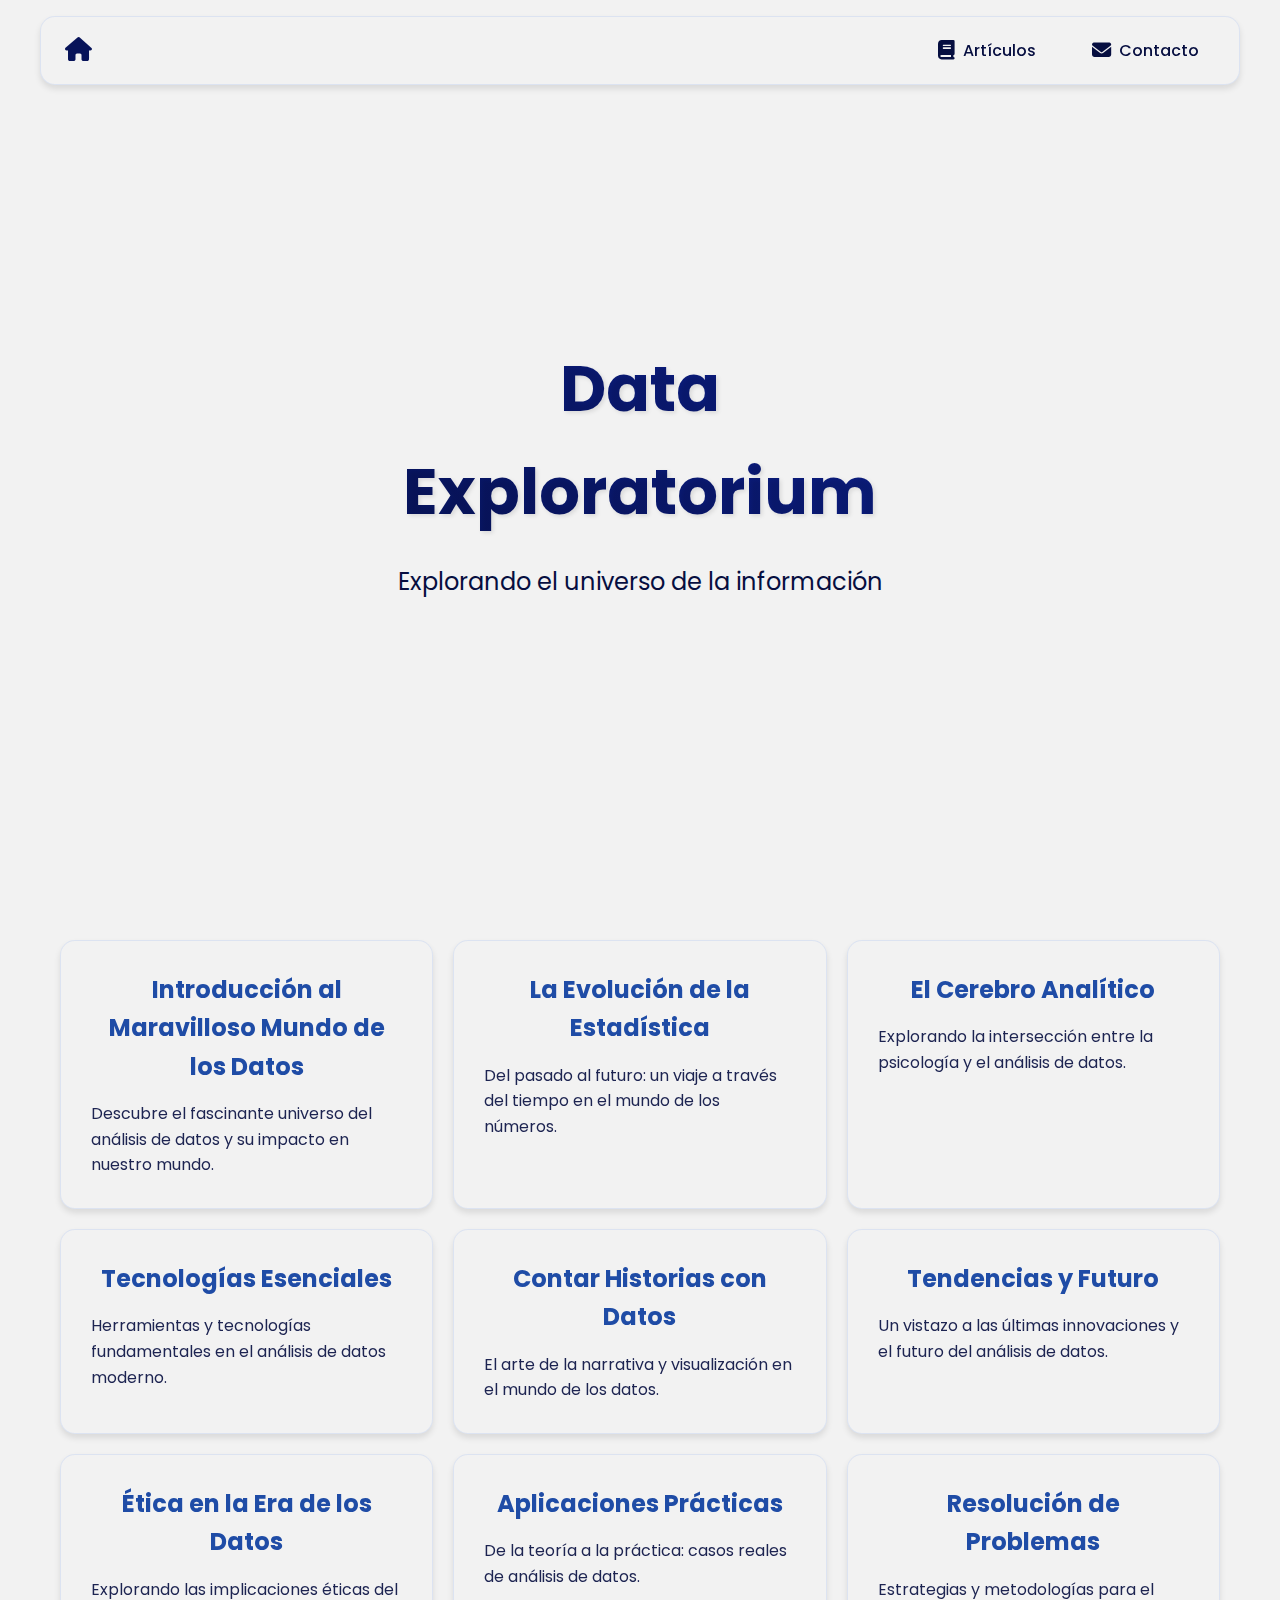
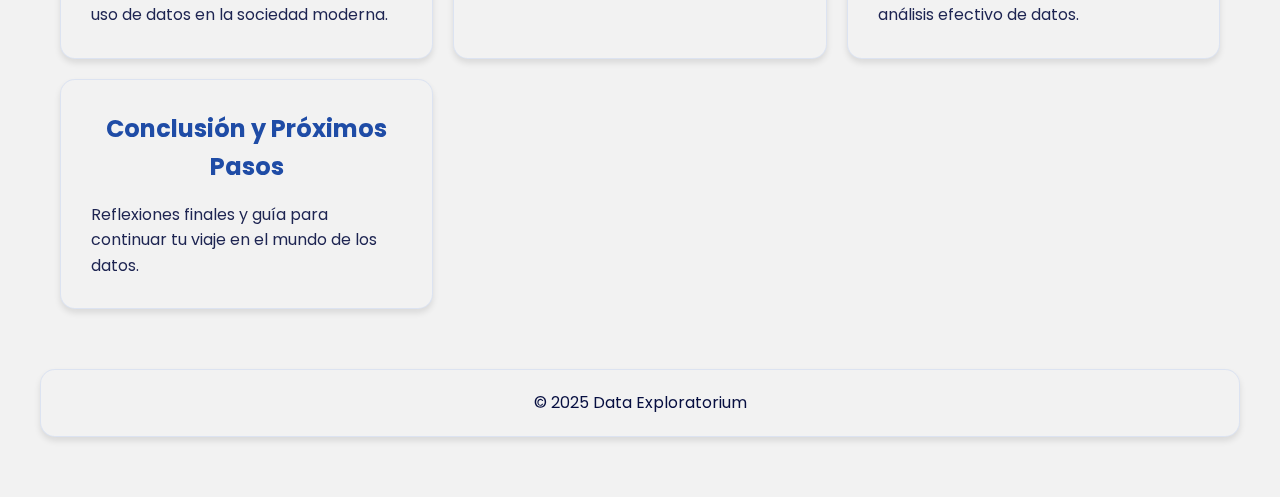
==== commit aab9201e: "Primer articulo :)" ====
--- a/index.html
+++ b/index.html
@@ -34,18 +34,6 @@
                 <div class="hero-content">
                     <h1>Data Exploratorium</h1>
                     <p class="subtitle">Explorando el universo de la información</p>
-                </div>
-                
-                <!-- Elemento 3D Esfera -->
-                <div class="hero-3d-element sphere">
-                    <div class="sphere">
-                        <div class="sphere-ring"></div>
-                        <div class="sphere-ring"></div>
-                        <div class="sphere-ring"></div>
-                        <div class="sphere-ring"></div>
-                        <div class="sphere-ring"></div>
-                        <div class="sphere-ring"></div>
-                    </div>
                 </div>
             </section>
 
--- a/styles/main.css
+++ b/styles/main.css
@@ -193,21 +193,22 @@
 
 /* Hero Section */
 .hero-section {
-    max-width: 1200px;
-    margin: 0 auto;
-    padding: 0 20px;
+    position: relative;
+    width: 100%;
     height: 100vh;
     display: flex;
     align-items: center;
     justify-content: center;
+    padding: 2rem;
+    overflow: hidden;
+    z-index: 1;
+}
+
+.hero-content {
+    position: relative;
+    z-index: 2;
+    max-width: 600px;
     text-align: center;
-    position: relative;
-    overflow: hidden;
-}
-
-.hero-content {
-    z-index: 1;
-    padding: 20px;
 }
 
 .hero-content h1 {
@@ -224,69 +225,25 @@
     color: var(--text-color);
 }
 
-/* 3D Elements */
-.hero-3d-element {
-    position: absolute;
-    width: 300px;
-    height: 300px;
-    transform-style: preserve-3d;
-    animation: float 6s ease-in-out infinite;
-    pointer-events: none;
-}
-
-.hero-3d-element.sphere {
-    left: 10%;
-    bottom: 20%;
-}
-
-.sphere {
-    position: relative;
-    width: 100%;
-    height: 100%;
-    transform-style: preserve-3d;
-    animation: rotateSphere 20s linear infinite;
-}
-
-.sphere-ring {
-    position: absolute;
-    width: 100%;
-    height: 100%;
-    border: 2px solid var(--secondary-color);
-    border-radius: 50%;
-    transform-style: preserve-3d;
-}
-
-.sphere-ring:nth-child(1) { transform: rotateY(0deg); }
-.sphere-ring:nth-child(2) { transform: rotateY(30deg); }
-.sphere-ring:nth-child(3) { transform: rotateY(60deg); }
-.sphere-ring:nth-child(4) { transform: rotateY(90deg); }
-.sphere-ring:nth-child(5) { transform: rotateX(60deg); }
-.sphere-ring:nth-child(6) { transform: rotateX(30deg); }
-
-/* 3D Card Effect */
-.bento-item {
-    transform-style: preserve-3d;
-    perspective: 1000px;
-    transition: transform 0.6s ease;
-}
-
-.bento-item:hover {
-    transform: translateY(-10px) rotateX(5deg) rotateY(5deg);
-}
-
-.bento-item::before {
-    content: '';
-    position: absolute;
-    inset: 0;
-    border-radius: 15px;
-    background: linear-gradient(45deg, var(--primary-color), var(--secondary-color));
-    opacity: 0;
-    transform: translateZ(-1px);
-    transition: opacity 0.3s ease;
-}
-
-.bento-item:hover::before {
-    opacity: 0.1;
+/* Ajustes responsivos */
+@media screen and (max-width: 768px) {
+    .hero-content h1 {
+        font-size: 3rem;
+    }
+
+    .subtitle {
+        font-size: 1.2rem;
+    }
+}
+
+@media screen and (max-width: 480px) {
+    .hero-content h1 {
+        font-size: 2.5rem;
+    }
+
+    .subtitle {
+        font-size: 1rem;
+    }
 }
 
 /* Bento Grid y Tarjetas */
@@ -497,35 +454,6 @@
     }
 }
 
-/* Animations */
-@keyframes float {
-    0%, 100% {
-        transform: translateY(0) rotateX(45deg) rotateY(45deg);
-    }
-    50% {
-        transform: translateY(-20px) rotateX(45deg) rotateY(45deg);
-    }
-}
-
-@keyframes rotateSphere {
-    0% {
-        transform: rotateY(0deg) rotateX(0deg);
-    }
-    100% {
-        transform: rotateY(360deg) rotateX(360deg);
-    }
-}
-
-.parallax-wrapper {
-    transform-style: preserve-3d;
-    perspective: 1000px;
-}
-
-.parallax-element {
-    transform: translateZ(50px);
-    pointer-events: none;
-}
-
 /* Dynamic color scheme based on time of day */
 @media (prefers-color-scheme: dark) {
     :root {
